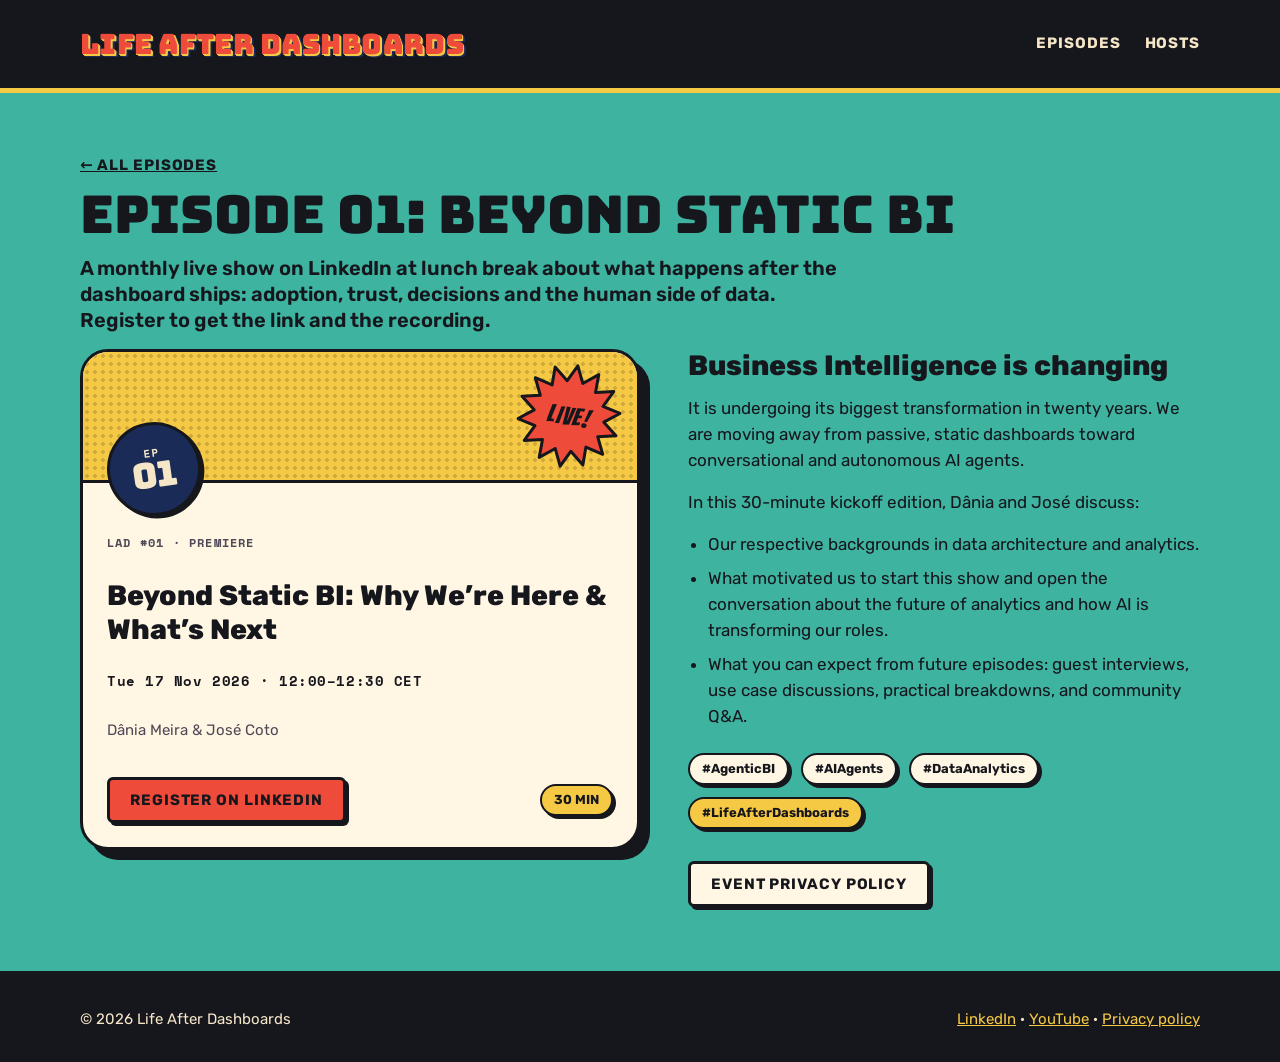
==== episode-01.html @ 2eee5dfa "Dark header, episodes list and episode page, hosts section, UTM links, SEO Co-Authored-By: Claude So" ====
<!DOCTYPE html>
<html lang="en">
<head>
  <meta charset="utf-8">
  <meta name="viewport" content="width=device-width, initial-scale=1">
  <title>Beyond Static BI: Why We’re Here & What’s Next – LAD #01</title>
  <meta name="description" content="Premiere, Tue 17 Nov 2026, 12:00 CET: why Business Intelligence is moving from static dashboards to conversational, autonomous AI agents. With Dânia Meira and José Coto.">
  <meta name="robots" content="index,follow">
  <meta name="theme-color" content="#16161d">
  <link rel="canonical" href="https://meiradania.github.io/life-after-dashboards/episode-01.html">
  <meta property="og:site_name" content="Life After Dashboards">
  <meta property="og:title" content="Life After Dashboards #01 | Beyond Static BI: Why We’re Here & What’s Next">
  <meta property="og:description" content="Premiere, Tue 17 Nov 2026, 12:00 CET: why Business Intelligence is moving from static dashboards to conversational, autonomous AI agents. With Dânia Meira and José Coto.">
  <meta property="og:type" content="website">
  <meta property="og:url" content="https://meiradania.github.io/life-after-dashboards/episode-01.html">
  <meta property="og:image" content="https://meiradania.github.io/life-after-dashboards/img/episode-01-thumbnail.png">
  <meta property="og:image:alt" content="Life After Dashboards, Episode 01: Beyond Static BI, with Dânia Meira and José Coto">
  <meta name="twitter:card" content="summary_large_image">
  <link rel="icon" type="image/png" sizes="64x64" href="img/favicon-64.png">
  <link rel="apple-touch-icon" href="img/apple-touch-icon.png">
  <link rel="preload" href="fonts/Bungee-Regular.ttf" as="font" type="font/ttf" crossorigin>
  <link rel="stylesheet" href="css/fonts.css">
  <link rel="stylesheet" href="css/tokens.css">
  <link rel="stylesheet" href="css/bundle.css">
  <link rel="stylesheet" href="style.css">
  <script type="application/ld+json">
{
  "@context": "https://schema.org",
  "@type": "Event",
  "name": "Life After Dashboards #01 | Beyond Static BI: Why We're Here & What's Next",
  "description": "Business Intelligence is undergoing its biggest transformation in twenty years. We are moving away from passive, static dashboards toward conversational and autonomous AI agents. In this 30-minute kickoff edition, Dânia Meira and José Coto discuss their backgrounds in data architecture and analytics, why they started the show, and what to expect: guest interviews, use case discussions, practical breakdowns and community Q&A.",
  "startDate": "2026-11-17T12:00:00+01:00",
  "endDate": "2026-11-17T12:30:00+01:00",
  "eventStatus": "https://schema.org/EventScheduled",
  "eventAttendanceMode": "https://schema.org/OnlineEventAttendanceMode",
  "location": {
    "@type": "VirtualLocation",
    "url": "https://www.linkedin.com/company/life-after-dashboards"
  },
  "image": [
    "https://meiradania.github.io/life-after-dashboards/img/episode-01-thumbnail.png"
  ],
  "url": "https://meiradania.github.io/life-after-dashboards/episode-01.html",
  "isAccessibleForFree": true,
  "organizer": {
    "@type": "Organization",
    "name": "Life After Dashboards",
    "url": "https://meiradania.github.io/life-after-dashboards/"
  },
  "performer": [
    {
      "@type": "Person",
      "name": "Dânia Meira",
      "url": "https://www.linkedin.com/in/meiradania"
    },
    {
      "@type": "Person",
      "name": "José Coto",
      "url": "https://www.linkedin.com/in/jose-coto"
    }
  ]
}
  </script>
</head>
<body>
<header class="site">
  <div class="wrap">
    <a class="brand lad-wordmark lad-wordmark--inline" href="index.html" aria-label="Life After Dashboards, home"><span aria-hidden="true">Life After Dashboards</span></a>
    <nav aria-label="Main"><a href="index.html#episodes">Episodes</a><a href="index.html#hosts">Hosts</a></nav>
  </div>
</header>

<main>
  <section class="episode f-teal">
    <div class="wrap">
      <p class="eyebrow"><a class="back" href="index.html#episodes">← All episodes</a></p>
      <h1>Episode 01: Beyond Static BI</h1>
      <p class="sub">A monthly live show on LinkedIn at lunch break about what happens after the dashboard ships: adoption, trust, decisions and the human side of data. Register to get the link and the recording.</p>
      <div class="grid">
        <article class="lad-event">
          <div class="lad-event__band lad-bg-mustard">
            <div class="lad-event__burst"><span class="lad-burst lad-c-coral" style="width:104px;height:104px;transform:rotate(0deg)"><svg viewBox="0 0 100 100" aria-hidden="true"><polygon class="lad-burst__shape lad-f-coral" points="50.0,1.0 57.6,16.9 71.3,5.9 71.2,23.4 88.3,19.4 80.6,35.2 97.8,39.1 84.0,50.0 97.8,60.9 80.6,64.8 88.3,80.6 71.2,76.6 71.3,94.1 57.6,83.1 50.0,99.0 42.4,83.1 28.7,94.1 28.8,76.6 11.7,80.6 19.4,64.8 2.2,60.9 16.0,50.0 2.2,39.1 19.4,35.2 11.7,19.4 28.8,23.4 28.7,5.9 42.4,16.9" vector-effect="non-scaling-stroke"/></svg><span class="lad-burst__t" style="font-size:25px">LIVE!</span></span></div>
            <div class="lad-event__badge"><span class="lad-epbadge lad-bg-navy lad-c-navy" style="width:88px;height:88px;transform:rotate(0deg)" aria-label="Episode 01"><span><span class="lad-epbadge__k" style="display:block">EP</span><span class="lad-epbadge__n" style="font-size:35px;display:block">01</span></span></span></div>
          </div>
          <div class="lad-event__body">
            <p class="lad-eyebrow">LAD #01 · Premiere</p>
            <h3 class="lad-event__title">Beyond Static BI: Why We’re Here &amp; What’s Next</h3>
            <p class="lad-event__when">Tue 17 Nov 2026 · 12:00–12:30 CET</p>
            <p class="lad-event__hosts">Dânia Meira &amp; José Coto</p>
            <div class="lad-event__foot">
              <!-- TODO: link straight to the Episode 01 event once it is created (for now: the LinkedIn Page) -->
              <a class="lad-btn lad-btn--primary" href="https://www.linkedin.com/company/life-after-dashboards?utm_source=landingpage" rel="noopener">Register on LinkedIn</a>
              <span class="lad-tag lad-tag--mustard">30 MIN</span>
            </div>
          </div>
        </article>
        <div>
          <h3>Business Intelligence is changing</h3>
          <p>It is undergoing its biggest transformation in twenty years. We are moving away from passive, static dashboards toward conversational and autonomous AI agents.</p>
          <p>In this 30-minute kickoff edition, Dânia and José discuss:</p>
          <ul>
            <li>Our respective backgrounds in data architecture and analytics.</li>
            <li>What motivated us to start this show and open the conversation about the future of analytics and how AI is transforming our roles.</li>
            <li>What you can expect from future episodes: guest interviews, use case discussions, practical breakdowns, and community Q&amp;A.</li>
          </ul>
          <div class="tags"><span class="lad-tag">#AgenticBI</span><span class="lad-tag">#AIAgents</span><span class="lad-tag">#DataAnalytics</span><span class="lad-tag lad-tag--mustard">#LifeAfterDashboards</span></div>
          <div class="btns" style="margin-top:var(--space-8)"><a class="lad-btn lad-btn--secondary" href="privacy.html">Event privacy policy</a></div>
        </div>
      </div>
    </div>
  </section>
</main>

<footer>
  <div class="wrap">
    <span>© <span id="y">2026</span> Life After Dashboards</span>
    <span><a href="https://www.linkedin.com/company/life-after-dashboards?utm_source=landingpage" rel="noopener">LinkedIn</a> · <a href="https://www.youtube.com/@lifeafterdashboards?utm_source=landingpage" rel="noopener">YouTube</a> · <a href="privacy.html">Privacy policy</a></span>
  </div>
</footer>
<script>document.getElementById("y").textContent = new Date().getFullYear();</script>
</body>
</html>
---- css/fonts.css ----
/* Self-hosted so visitors' browsers never call Google. All four are SIL OFL; licences are in /fonts. */
@font-face { font-family: Bungee; src: url("../fonts/Bungee-Regular.ttf") format("truetype"); font-weight: 400; font-display: swap; }
@font-face { font-family: Bangers; src: url("../fonts/Bangers-Regular.ttf") format("truetype"); font-weight: 400; font-display: swap; }
@font-face { font-family: Rubik; src: url("../fonts/Rubik-Variable.ttf") format("truetype"); font-weight: 300 900; font-display: swap; }
@font-face { font-family: "Space Mono"; src: url("../fonts/SpaceMono-Regular.ttf") format("truetype"); font-weight: 400; font-display: swap; }
@font-face { font-family: "Space Mono"; src: url("../fonts/SpaceMono-Bold.ttf") format("truetype"); font-weight: 700; font-display: swap; }
---- css/tokens.css ----
/* Life After Dashboards — generated from tokens.json */
:root, [data-theme="paper"] {
  --paper: #f5e6c8; /* Page and canvas ground. Warm newsprint cream in Paper; deep night-navy in Studio (live-stream overlays, dark slides). */
  --paper-raised: #fff6e3; /* Cards, speech bubbles, chart panels sitting on `paper`. */
  --ink: #16161d; /* Primary text and headlines on `paper` and `paper-raised` (14.6:1 / 16.8:1 Paper, 14:1 / 12:1 Studio). Flips to cream in Studio. */
  --ink-muted: #4f4a57; /* Secondary copy, captions, axis labels on `paper` and `paper-raised` (≥6.9:1 Paper, ≥7.7:1 Studio). */
  --outline: #16161d; /* The pop-art key line: 3px stroke around every sticker, card, button, chart slice and bar. Cream in Studio so shapes read as die-cut stickers. */
  --dot: #16161d2e; /* Ben-Day halftone dots laid over a fill or the ground (`.lad-halftone`). Texture only — never carries meaning. */
  --coral: #ee4b3b; /* Lead brand hue — primary buttons, LIVE starbursts, the wordmark face, first chart series. A fill, never text on `paper` (2.99:1); use `coral-text` for words. */
  --coral-text: #b32d1c; /* Coral when it has to be text: links, inline emphasis on `paper` and `paper-raised` (5.2:1 / 5.9:1 Paper, 6.7:1 / 5.8:1 Studio). */
  --mustard: #f6c945; /* Poster yellow — episode badges, highlight blocks, the first layer of the wordmark extrusion, second chart series. */
  --teal: #3db3a0; /* Retro teal — section fields, host B colour (José), third chart series. */
  --pink: #f0509a; /* Pop pink — host A colour (Dânia), shout accents, fourth chart series. Use sparingly: one pink element per composition. */
  --blue: #1f5fae; /* Print blue — secondary fields, fifth chart series, links in Studio overlays when on a light card. */
  --navy: #1b2b57; /* Deep retro navy — the back layer of the wordmark extrusion, title bands, lower thirds. Equals the Studio ground's family, so in Studio pair it with a cream outline. */
  --on-coral: #16161d; /* Text and icons on a `coral` fill (4.9:1) in both themes. Never white on coral. */
  --on-mustard: #16161d; /* Text on `mustard` (11.5:1) in both themes. */
  --on-teal: #16161d; /* Text on `teal` (7:1) in both themes. */
  --on-pink: #16161d; /* Text on `pink` (5.4:1) in both themes. */
  --on-blue: #f5e6c8; /* Text on `blue` (5.2:1) in both themes. */
  --on-navy: #f5e6c8; /* Text on `navy` (11.1:1) in both themes. */
  --focus: #1f5fae; /* Keyboard focus ring: solid 3px, offset 3px, so it lands on the ground (5.2:1 on `paper`, 10.9:1 on Studio `paper`). */
  --pop-sm: 3px 3px 0 0 #16161d; /* Buttons, tags, small stickers. */
  --pop-md: 6px 6px 0 0 #16161d; /* Cards, speech bubbles, chart panels; button hover. */
  --pop-lg: 10px 10px 0 0 #16161d; /* Hero posters and event cards. */
}
[data-theme="studio"] {
  --paper: #121a33;
  --paper-raised: #1c2648;
  --ink: #f5e6c8;
  --ink-muted: #c4bba6;
  --outline: #f5e6c8;
  --dot: #f5e6c82e;
  --coral-text: #ff7a66;
  --focus: #f6c945;
  --pop-sm: 3px 3px 0 0 #05070f;
  --pop-md: 6px 6px 0 0 #05070f;
  --pop-lg: 10px 10px 0 0 #05070f;
}
:root {
  --space-1: 4px; /* Hairline gaps: icon to label, legend swatch to text. */
  --space-2: 8px; /* Halftone pitch; tight stacks; tag padding. */
  --space-3: 12px; /* Button vertical padding, list gaps. */
  --space-4: 16px; /* Default gap between elements; phone gutter. */
  --space-6: 24px; /* Card padding. */
  --space-8: 32px; /* Gap between cards; poster inner margin. */
  --space-12: 48px; /* Section padding. */
  --space-16: 64px; /* Gap between full-bleed colour sections. */
  --radius-sm: 6px; /* Buttons, tags' inner chips, bars' top corners. */
  --radius-md: 14px; /* Cards, speech bubbles, chart panels. */
  --radius-lg: 28px; /* Poster panels and event cards. */
  --radius-pill: 999px; /* Tags, episode badges, host discs. */
  --stroke-thin: 2px; /* Chart gridlines and small tags. */
  --stroke: 3px; /* The default key line around stickers, cards, buttons, slices and bars. */
  --stroke-heavy: 5px; /* Poster-scale shapes and chart baselines. */
  --font-display: Bungee, "Arial Black", Impact, sans-serif;
  --font-shout: Bangers, Impact, "Arial Narrow", sans-serif;
  --font-body: Rubik, "Trebuchet MS", system-ui, sans-serif;
  --font-data: "Space Mono", ui-monospace, Menlo, monospace;
  --text-hero: 400 96px/0.9 var(--font-display); /* Wordmark and poster titles only. Pair with the extrusion (`Wordmark`). */
  --text-display: 400 64px/0.95 var(--font-display); /* Episode numbers, slide titles, thumbnail headlines. */
  --text-title: 400 36px/1 var(--font-display); /* Card titles, section openers. Max two lines. */
  --text-shout: 400 40px/1 var(--font-shout); /* One- to three-word comic shouts inside starbursts: LIVE!, NEW!, WOW!, ON AIR. */
  --text-shout-sm: 400 24px/1 var(--font-shout); /* Small shouts on tags and badges. */
  --text-heading: 800 28px/34px var(--font-body); /* In-page headings, newsletter H2. */
  --text-subheading: 600 20px/26px var(--font-body); /* Card subtitles, host names, H3. */
  --text-body: 400 17px/26px var(--font-body); /* Running copy: newsletter, descriptions, speech bubbles. */
  --text-body-sm: 400 15px/22px var(--font-body); /* Card copy, metadata lines. */
  --text-button: 700 15px/16px var(--font-body); /* Buttons and tags, uppercase. */
  --text-kpi: 700 48px/1 var(--font-data); /* Big numbers in KPI tiles, timers, episode countdowns. */
  --text-data: 400 14px/20px var(--font-data); /* Dates, times, chart values, timestamps. */
  --text-label: 700 12px/16px var(--font-data); /* Uppercase eyebrows, axis and legend labels. */
}
.hero {
  font-family: var(--font-display);
  font-size: 96px;
  line-height: 0.9;
  font-weight: 400;
  letter-spacing: 0.01em;
}
.display {
  font-family: var(--font-display);
  font-size: 64px;
  line-height: 0.95;
  font-weight: 400;
  letter-spacing: 0;
}
.title {
  font-family: var(--font-display);
  font-size: 36px;
  line-height: 1;
  font-weight: 400;
  letter-spacing: 0;
}
.shout {
  font-family: var(--font-shout);
  font-size: 40px;
  line-height: 1;
  font-weight: 400;
  letter-spacing: 0.04em;
}
.shout-sm {
  font-family: var(--font-shout);
  font-size: 24px;
  line-height: 1;
  font-weight: 400;
  letter-spacing: 0.04em;
}
.heading {
  font-family: var(--font-body);
  font-size: 28px;
  line-height: 34px;
  font-weight: 800;
  letter-spacing: 0;
}
.subheading {
  font-family: var(--font-body);
  font-size: 20px;
  line-height: 26px;
  font-weight: 600;
  letter-spacing: 0;
}
.body {
  font-family: var(--font-body);
  font-size: 17px;
  line-height: 26px;
  font-weight: 400;
  letter-spacing: 0;
}
.body-sm {
  font-family: var(--font-body);
  font-size: 15px;
  line-height: 22px;
  font-weight: 400;
  letter-spacing: 0;
}
.button {
  font-family: var(--font-body);
  font-size: 15px;
  line-height: 16px;
  font-weight: 700;
  letter-spacing: 0.06em;
}
.kpi {
  font-family: var(--font-data);
  font-size: 48px;
  line-height: 1;
  font-weight: 700;
  letter-spacing: 0;
}
.data {
  font-family: var(--font-data);
  font-size: 14px;
  line-height: 20px;
  font-weight: 400;
  letter-spacing: 0;
}
.label {
  font-family: var(--font-data);
  font-size: 12px;
  line-height: 16px;
  font-weight: 700;
  letter-spacing: 0.1em;
}
---- css/bundle.css ----
/* Life After Dashboards — component styles. Values come from tokens.css. */
body { margin: 0; padding: var(--space-6); background: var(--paper); color: var(--ink); font-family: var(--font-body); font-size: 17px; line-height: 26px; }
.lad-row { display: flex; flex-wrap: wrap; gap: var(--space-6); align-items: center; }
.lad-stack { display: flex; flex-direction: column; gap: var(--space-4); }

/* Ben-Day halftone — texture only */
.lad-halftone { background-image: radial-gradient(var(--dot) 1.7px, transparent 2px); background-size: var(--space-2) var(--space-2); }

/* Wordmark — Bungee with a two-layer hard extrusion */
.lad-wordmark { font-family: var(--font-display); line-height: .92; letter-spacing: .01em; color: var(--coral); text-transform: uppercase; margin: 0;
  -webkit-text-stroke: .025em var(--outline); paint-order: stroke fill;
  text-shadow: .02em .02em 0 var(--mustard), .04em .04em 0 var(--mustard), .06em .06em 0 var(--mustard), .08em .08em 0 var(--navy), .10em .10em 0 var(--navy), .12em .12em 0 var(--navy); }
.lad-wordmark span { display: block; }
.lad-wordmark--mono { color: var(--paper-raised); text-shadow: .03em .03em 0 var(--outline), .06em .06em 0 var(--outline), .09em .09em 0 var(--outline); }
.lad-wordmark--inline span { display: inline; }

/* Button */
.lad-btn { font: 700 15px/16px var(--font-body); letter-spacing: .06em; text-transform: uppercase; padding: var(--space-3) 20px; border: var(--stroke) solid var(--outline); border-radius: var(--radius-sm); box-shadow: var(--pop-sm); cursor: pointer; transition: transform .08s ease, box-shadow .08s ease; }
.lad-btn:hover { transform: translate(-2px, -2px); box-shadow: var(--pop-md); }
.lad-btn:active { transform: translate(3px, 3px); box-shadow: none; }
.lad-btn:focus-visible { outline: 3px solid var(--focus); outline-offset: 3px; }
.lad-btn:disabled { opacity: 1; cursor: not-allowed; transform: none; box-shadow: none; background: var(--paper); color: var(--ink-muted); border-style: dashed; }
.lad-btn--primary { background: var(--coral); color: var(--on-coral); }
.lad-btn--secondary { background: var(--paper-raised); color: var(--ink); }
.lad-btn--highlight { background: var(--mustard); color: var(--on-mustard); }

/* Tag */
.lad-tag { display: inline-flex; align-items: center; gap: var(--space-1); font: 700 13px/16px var(--font-body); padding: 6px var(--space-3); border: var(--stroke-thin) solid var(--outline); border-radius: var(--radius-pill); background: var(--paper-raised); color: var(--ink); box-shadow: var(--pop-sm); }
.lad-tag--coral { background: var(--coral); color: var(--on-coral); }
.lad-tag--mustard { background: var(--mustard); color: var(--on-mustard); }
.lad-tag--teal { background: var(--teal); color: var(--on-teal); }
.lad-tag--pink { background: var(--pink); color: var(--on-pink); }
.lad-tag--blue { background: var(--blue); color: var(--on-blue); }
.lad-tag--navy { background: var(--navy); color: var(--on-navy); }

/* Episode badge — a round button-badge sticker */
.lad-epbadge { position: relative; display: inline-grid; place-items: center; text-align: center; border-radius: var(--radius-pill); border: var(--stroke) solid var(--outline); box-shadow: var(--pop-sm); background: var(--mustard); color: var(--on-mustard); }
.lad-epbadge__k { font: 700 11px/1 var(--font-data); letter-spacing: .12em; }
.lad-epbadge__n { font-family: var(--font-display); line-height: .9; }

/* Starburst */
.lad-burst { position: relative; display: inline-grid; place-items: center; }
.lad-burst svg { position: absolute; inset: 0; width: 100%; height: 100%; overflow: visible; }
.lad-burst__shape { stroke: var(--outline); stroke-width: 3; stroke-linejoin: round; }
.lad-burst__t { position: relative; font-family: var(--font-shout); letter-spacing: .04em; line-height: 1; text-align: center; padding: 0 18%; }

/* Fills used by SVG shapes */
.lad-f-coral { fill: var(--coral); } .lad-f-mustard { fill: var(--mustard); } .lad-f-teal { fill: var(--teal); }
.lad-f-pink { fill: var(--pink); } .lad-f-blue { fill: var(--blue); } .lad-f-navy { fill: var(--navy); } .lad-f-raised { fill: var(--paper-raised); }
.lad-c-coral { color: var(--on-coral); } .lad-c-mustard { color: var(--on-mustard); } .lad-c-teal { color: var(--on-teal); }
.lad-c-pink { color: var(--on-pink); } .lad-c-blue { color: var(--on-blue); } .lad-c-navy { color: var(--on-navy); } .lad-c-raised { color: var(--ink); }
.lad-bg-coral { background: var(--coral); } .lad-bg-mustard { background: var(--mustard); } .lad-bg-teal { background: var(--teal); }
.lad-bg-pink { background: var(--pink); } .lad-bg-blue { background: var(--blue); } .lad-bg-navy { background: var(--navy); }

/* Speech bubble */
.lad-bubble { position: relative; max-width: 420px; padding: var(--space-4) 20px; background: var(--paper-raised); color: var(--ink); border: var(--stroke) solid var(--outline); border-radius: var(--radius-md); box-shadow: var(--pop-md); font-size: 17px; line-height: 26px; margin-bottom: 22px; }
.lad-bubble__who { display: block; font: 700 12px/16px var(--font-data); letter-spacing: .1em; text-transform: uppercase; margin-bottom: var(--space-1); }
.lad-bubble__who--a { color: var(--ink); } .lad-bubble__who--b { color: var(--ink); }
.lad-bubble__dot { display: inline-block; width: 10px; height: 10px; border-radius: var(--radius-pill); border: var(--stroke-thin) solid var(--outline); margin-right: 6px; vertical-align: -1px; }
.lad-bubble::before, .lad-bubble::after { content: ""; position: absolute; top: 100%; width: 0; height: 0; border-style: solid; }
.lad-bubble::before { left: 28px; border-width: 22px 22px 0 0; border-color: var(--outline) transparent transparent transparent; }
.lad-bubble::after { left: 31px; margin-top: -1px; border-width: 15px 15px 0 0; border-color: var(--paper-raised) transparent transparent transparent; }
.lad-bubble--right::before { left: auto; right: 28px; border-width: 22px 0 0 22px; }
.lad-bubble--right::after { left: auto; right: 31px; border-width: 15px 0 0 15px; }

/* Cards */
.lad-card { background: var(--paper-raised); color: var(--ink); border: var(--stroke) solid var(--outline); border-radius: var(--radius-md); box-shadow: var(--pop-md); padding: var(--space-6); }
.lad-eyebrow { font: 700 12px/16px var(--font-data); letter-spacing: .1em; text-transform: uppercase; color: var(--ink-muted); margin: 0; }

/* Host card */
.lad-host { display: flex; gap: var(--space-4); align-items: center; width: 320px; box-sizing: border-box; }
.lad-host__disc { position: relative; flex: none; width: 72px; height: 72px; border-radius: var(--radius-pill); border: var(--stroke) solid var(--outline); display: grid; place-items: center; font: 400 26px/1 var(--font-display); overflow: hidden; }
.lad-host__disc::after { content: ""; position: absolute; inset: 0; background-image: radial-gradient(var(--dot) 1.7px, transparent 2px); background-size: 8px 8px; }
.lad-host__disc span { position: relative; z-index: 1; }
.lad-host__name { margin: 0; font: 600 20px/26px var(--font-body); }
.lad-host__role { margin: 2px 0 0; font-size: 15px; line-height: 22px; color: var(--ink-muted); }

/* Charts */
.lad-chart { display: inline-flex; flex-direction: column; gap: var(--space-3); }
.lad-chart svg { display: block; overflow: visible; }
.lad-chart__key { stroke: var(--outline); stroke-width: 3; stroke-linejoin: round; }
.lad-chart__axis { stroke: var(--outline); stroke-width: 5; stroke-linecap: round; }
.lad-chart__grid { stroke: var(--outline); stroke-width: 2; stroke-dasharray: 2 6; stroke-linecap: round; opacity: .35; }
.lad-chart__lbl { font: 700 12px/16px var(--font-data); letter-spacing: .06em; fill: var(--ink-muted); text-transform: uppercase; }
.lad-chart__val { font: 700 14px/1 var(--font-data); fill: var(--ink); }
.lad-chart__dots { fill: var(--dot); }
.lad-legend { display: flex; flex-wrap: wrap; gap: var(--space-2) var(--space-4); margin: 0; padding: 0; list-style: none; font: 400 14px/20px var(--font-data); color: var(--ink); }
.lad-legend li { display: inline-flex; align-items: center; gap: 6px; }
.lad-legend i { width: 12px; height: 12px; border-radius: 3px; border: var(--stroke-thin) solid var(--outline); display: inline-block; }
.lad-chart__note { font: 400 12px/16px var(--font-data); color: var(--ink-muted); margin: 0; }

/* KPI tile */
.lad-kpi { width: 240px; box-sizing: border-box; display: flex; flex-direction: column; gap: var(--space-2); }
.lad-kpi__v { font: 700 48px/1 var(--font-data); letter-spacing: -.02em; margin: 0; }
.lad-kpi__d { align-self: flex-start; }
.lad-kpi__spark { stroke: var(--outline); stroke-width: 3; fill: none; stroke-linecap: round; stroke-linejoin: round; }

/* Segments (run of show) */
.lad-seg { width: 100%; max-width: 640px; }
.lad-seg__bar { display: flex; height: 40px; border: var(--stroke) solid var(--outline); border-radius: var(--radius-sm); overflow: hidden; box-shadow: var(--pop-sm); }
.lad-seg__bar > div { position: relative; border-right: var(--stroke) solid var(--outline); display: grid; place-items: center; font: 700 12px/1 var(--font-data); }
.lad-seg__bar > div:last-child { border-right: 0; }
.lad-seg__ticks { display: flex; justify-content: space-between; font: 400 12px/16px var(--font-data); color: var(--ink-muted); margin-top: 6px; }
.lad-seg__list { list-style: none; margin: var(--space-4) 0 0; padding: 0; display: grid; gap: 6px; font-size: 15px; line-height: 22px; }
.lad-seg__list li { display: grid; grid-template-columns: 16px 104px 1fr; gap: var(--space-2); align-items: baseline; }
.lad-seg__list i { width: 12px; height: 12px; border-radius: 3px; border: var(--stroke-thin) solid var(--outline); display: inline-block; }
.lad-seg__list time { font: 400 14px/20px var(--font-data); color: var(--ink-muted); }

/* Event card */
.lad-event { width: 560px; max-width: 100%; box-sizing: border-box; background: var(--paper-raised); color: var(--ink); border: var(--stroke) solid var(--outline); border-radius: var(--radius-lg); box-shadow: var(--pop-lg); overflow: hidden; position: relative; }
.lad-event__band { position: relative; height: 128px; border-bottom: var(--stroke) solid var(--outline); }
.lad-event__band::after { content: ""; position: absolute; inset: 0; background-image: radial-gradient(var(--dot) 1.7px, transparent 2px); background-size: 8px 8px; }
.lad-event__badge { position: absolute; left: var(--space-6); bottom: -36px; z-index: 2; transform: rotate(-8deg); }
.lad-event__burst { position: absolute; right: var(--space-4); top: var(--space-3); z-index: 2; transform: rotate(10deg); }
.lad-event__body { padding: 52px var(--space-6) var(--space-6); display: flex; flex-direction: column; gap: var(--space-3); }
.lad-event__title { margin: 0; font: 400 32px/1.02 var(--font-display); }
.lad-event__when { margin: 0; font: 700 14px/20px var(--font-data); letter-spacing: .04em; }
.lad-event__hosts { margin: 0; font-size: 15px; line-height: 22px; color: var(--ink-muted); }
.lad-event__foot { display: flex; flex-wrap: wrap; gap: var(--space-3); align-items: center; justify-content: space-between; margin-top: var(--space-2); }

/* Lower third */
.lad-l3 { display: inline-flex; align-self: flex-start; width: max-content; align-items: stretch; border: var(--stroke) solid var(--outline); box-shadow: var(--pop-md); border-radius: var(--radius-sm); overflow: hidden; transform: skewX(-6deg); }
.lad-l3 > * { transform: skewX(6deg); }
.lad-l3__tab { width: 18px; border-right: var(--stroke) solid var(--outline); transform: none; }
.lad-l3__main { background: var(--navy); color: var(--on-navy); padding: 10px 22px 10px 18px; }
.lad-l3__name { margin: 0; font: 400 24px/1 var(--font-display); }
.lad-l3__role { margin: 4px 0 0; font: 700 12px/16px var(--font-data); letter-spacing: .1em; text-transform: uppercase; }
.lad-l3__show { background: var(--mustard); color: var(--on-mustard); display: grid; place-items: center; padding: 0 16px; font: 400 20px/1 var(--font-shout); letter-spacing: .05em; border-left: var(--stroke) solid var(--outline); }
---- style.css ----
/* Site layout for Life After Dashboards. Tokens: css/tokens.css · components: css/bundle.css · fonts: css/fonts.css */
html { scroll-behavior: smooth; }
body { margin: 0; padding: 0; background: var(--paper); color: var(--ink); font: var(--text-body); }
a { color: var(--coral-text); }
a:focus-visible { outline: 3px solid var(--focus); outline-offset: 3px; }
.wrap { max-width: 1120px; margin: 0 auto; padding: 0 var(--space-6); }
.sr-only { position: absolute; width: 1px; height: 1px; overflow: hidden; clip: rect(0 0 0 0); white-space: nowrap; }

/* header */
header.site { position: sticky; top: 0; z-index: 10; background: var(--ink); border-bottom: var(--stroke-heavy) solid var(--mustard); }
header.site .wrap { display: flex; align-items: center; justify-content: space-between; gap: var(--space-4); min-height: 72px; flex-wrap: wrap; padding-top: var(--space-2); padding-bottom: var(--space-2); }
header.site .brand { text-decoration: none; font-size: 28px; }
header.site nav { display: flex; gap: var(--space-6); flex-wrap: wrap; }
header.site nav a { color: #f5e6c8; text-decoration: none; font: var(--text-button); letter-spacing: .06em; text-transform: uppercase; padding: var(--space-2) 0; border-bottom: var(--stroke) solid transparent; }
header.site nav a:hover { border-bottom-color: var(--mustard); }
header.site nav a:focus-visible { outline-color: var(--mustard); }

/* buttons rendered as links */
a.lad-btn { display: inline-block; text-decoration: none; }
.btns { display: flex; flex-wrap: wrap; gap: var(--space-4); margin-top: var(--space-8); }

/* hard colour fields */
section { padding: var(--space-16) 0; border-bottom: var(--stroke-heavy) solid var(--outline); position: relative; }
.f-mustard { background: var(--mustard); color: var(--on-mustard); }
.f-teal { background: var(--teal); color: var(--on-teal); }
.f-coral { background: var(--coral); color: var(--on-coral); }
.f-paper { background: var(--paper); }
h2 { font: var(--text-display); font-size: clamp(34px, 6vw, 56px); text-transform: uppercase; margin: 0 0 var(--space-4); }
.sub { font: var(--text-subheading); max-width: 60ch; margin: 0 0 var(--space-8); }
.eyebrow { font: var(--text-label); letter-spacing: .1em; text-transform: uppercase; margin: 0 0 var(--space-4); }

/* hero */
.hero { overflow: hidden; }
.hero .grid { display: grid; grid-template-columns: 1.05fr 1fr; gap: var(--space-12); align-items: center; }
.hero h1.lad-wordmark { font-size: clamp(46px, 8.4vw, 92px); }
.hero .tagline { font: 800 clamp(22px, 3vw, 30px)/1.2 var(--font-body); margin: var(--space-6) 0 var(--space-3); }
.hero .lead { font: var(--text-body); font-size: 18px; max-width: 52ch; margin: 0; }

/* hero conversation: bubbles + host cards */

.duo .lad-bubble { max-width: 400px; font-size: 18px; line-height: 26px; }
.duo .lad-bubble--right { justify-self: end; }
.duo { display: grid; gap: var(--space-12); padding: 0 14px var(--space-4) 0; }
/* host photos: drop an <img> in the disc and it covers the initials (the halftone stays on top) */
.lad-host__disc img { position: absolute; inset: 0; width: 100%; height: 100%; object-fit: cover; }

/* episode */
.episode .grid { display: grid; grid-template-columns: minmax(0, 560px) 1fr; gap: var(--space-12); align-items: start; }
.episode .lad-event { width: 100%; }
.episode .lad-event__foot { display: flex; gap: var(--space-4); align-items: center; flex-wrap: wrap; }
.episode h3 { font: var(--text-heading); margin: 0 0 var(--space-3); }
.episode p { margin: 0 0 var(--space-4); max-width: 60ch; }
.episode ul { margin: 0 0 var(--space-6); padding-left: 1.2em; max-width: 60ch; }
.episode li { margin-bottom: var(--space-2); }
.tags { display: flex; gap: var(--space-3); flex-wrap: wrap; }


/* episodes list */
.ep-list { display: grid; gap: var(--space-8); grid-template-columns: repeat(auto-fill, minmax(300px, 380px)); }
.ep-card { display: block; border: var(--stroke-heavy) solid var(--outline); border-radius: var(--radius-lg); box-shadow: var(--pop-lg); overflow: hidden; background: var(--paper-raised); transition: transform .08s ease, box-shadow .08s ease; }
.ep-card:hover { transform: translate(-3px, -3px); box-shadow: 13px 13px 0 0 var(--outline); }
.ep-card:focus-visible { outline: 3px solid var(--focus); outline-offset: 5px; }
.ep-card img { display: block; width: 100%; height: auto; }

/* hosts (Studio theme: night navy ground, cream key line) */
.hosts { background: var(--paper); color: var(--ink); }
.host-grid { display: grid; gap: var(--space-12); grid-template-columns: repeat(auto-fit, minmax(260px, 1fr)); }
.hostbox { display: flex; flex-direction: column; align-items: center; text-align: center; gap: var(--space-4); }
.hostbox .lad-host__disc { border-width: var(--stroke-heavy); box-shadow: var(--pop-md); }
.hostbox h3 { font: var(--text-heading); font-size: 26px; margin: var(--space-2) 0 0; }
.hostbox .links { margin: 0; }

/* episode page */
.episode h1 { font: var(--text-display); font-size: clamp(30px, 5.4vw, 52px); text-transform: uppercase; margin: 0 0 var(--space-4); }
.back { font: var(--text-button); letter-spacing: .06em; text-transform: uppercase; color: var(--ink); }

/* contact */
.contact .lad-card { max-width: 720px; }
.contact .lad-card p { margin: 0; }

footer { background: var(--ink); color: var(--paper); padding: var(--space-8) 0; font: var(--text-body-sm); }
footer .wrap { display: flex; flex-wrap: wrap; justify-content: space-between; gap: var(--space-4); }
footer a { color: var(--mustard); }

/* text pages */
.prose { padding: var(--space-16) 0; max-width: 720px; }
.prose h1 { font: var(--text-title); font-size: clamp(26px, 5vw, 38px); text-transform: uppercase; margin: 0 0 var(--space-3); }
.prose h2 { font: var(--text-heading); text-transform: none; margin: var(--space-12) 0 var(--space-2); }
.prose .meta { font: var(--text-data); color: var(--ink-muted); }
.prose ul { padding-left: 1.2em; }

@media (max-width: 860px) {
  .hero .grid, .episode .grid { grid-template-columns: 1fr; }
  
  section { padding: var(--space-12) 0; }
  }
@media (prefers-reduced-motion: reduce) { html { scroll-behavior: auto; } .lad-btn { transition: none; } }
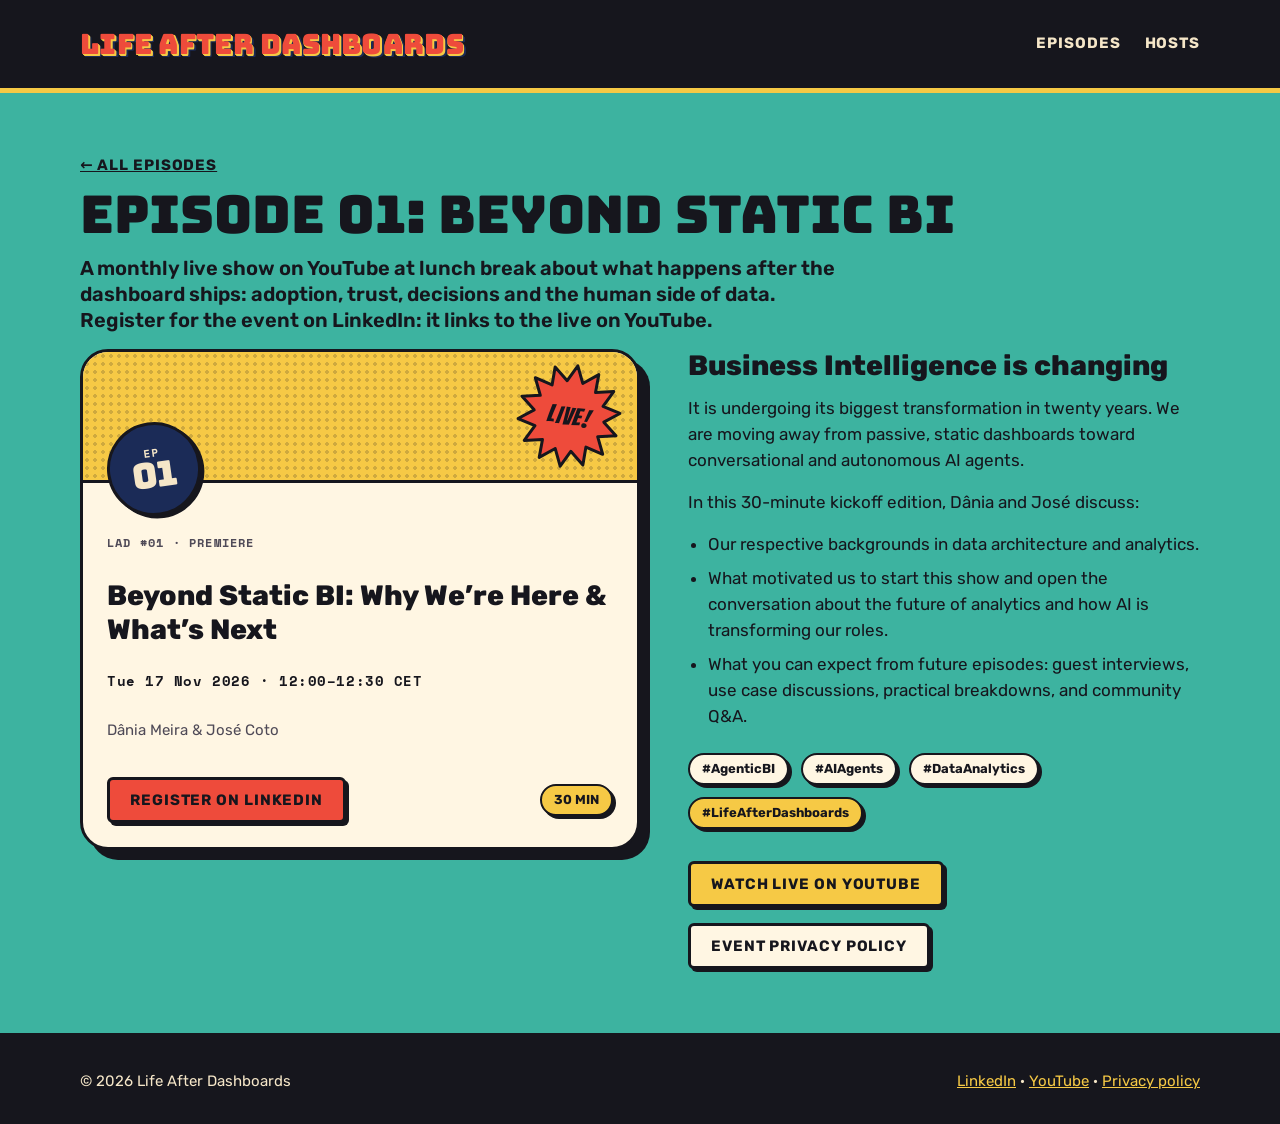
==== commit 2b7aad6e: "Episode page: the show is live on YouTube; the LinkedIn event links to it Co-Authored-By: Claude Son" ====
--- a/episode-01.html
+++ b/episode-01.html
@@ -4,17 +4,18 @@
   <meta charset="utf-8">
   <meta name="viewport" content="width=device-width, initial-scale=1">
   <title>Beyond Static BI: Why We’re Here & What’s Next – LAD #01</title>
-  <meta name="description" content="Premiere, Tue 17 Nov 2026, 12:00 CET: why Business Intelligence is moving from static dashboards to conversational, autonomous AI agents. With Dânia Meira and José Coto.">
+  <meta name="description" content="Live on YouTube, Tue 17 Nov 2026, 12:00 CET: why Business Intelligence is moving from dashboards to conversational, autonomous AI agents. With Dânia Meira and José Coto.">
   <meta name="robots" content="index,follow">
+  <meta name="keywords" content="Beyond Static BI, Business Intelligence, dashboards, AI agents, conversational analytics, agentic analytics, business analytics, analytics engineering, data analytics, data literacy, applied data">
   <meta name="theme-color" content="#16161d">
   <link rel="canonical" href="https://meiradania.github.io/life-after-dashboards/episode-01.html">
   <meta property="og:site_name" content="Life After Dashboards">
   <meta property="og:title" content="Life After Dashboards #01 | Beyond Static BI: Why We’re Here & What’s Next">
-  <meta property="og:description" content="Premiere, Tue 17 Nov 2026, 12:00 CET: why Business Intelligence is moving from static dashboards to conversational, autonomous AI agents. With Dânia Meira and José Coto.">
+  <meta property="og:description" content="Live on YouTube, Tue 17 Nov 2026, 12:00 CET: why Business Intelligence is moving from dashboards to conversational, autonomous AI agents. With Dânia Meira and José Coto.">
   <meta property="og:type" content="website">
   <meta property="og:url" content="https://meiradania.github.io/life-after-dashboards/episode-01.html">
   <meta property="og:image" content="https://meiradania.github.io/life-after-dashboards/img/episode-01-thumbnail.png">
-  <meta property="og:image:alt" content="Life After Dashboards, Episode 01: Beyond Static BI, with Dânia Meira and José Coto">
+  <meta property="og:image:alt" content="Life After Dashboards, Episode 01: Beyond Static BI, why we’re here. Live on YouTube with Dânia Meira and José Coto.">
   <meta name="twitter:card" content="summary_large_image">
   <link rel="icon" type="image/png" sizes="64x64" href="img/favicon-64.png">
   <link rel="apple-touch-icon" href="img/apple-touch-icon.png">
@@ -28,14 +29,15 @@
   "@context": "https://schema.org",
   "@type": "Event",
   "name": "Life After Dashboards #01 | Beyond Static BI: Why We're Here & What's Next",
-  "description": "Business Intelligence is undergoing its biggest transformation in twenty years. We are moving away from passive, static dashboards toward conversational and autonomous AI agents. In this 30-minute kickoff edition, Dânia Meira and José Coto discuss their backgrounds in data architecture and analytics, why they started the show, and what to expect: guest interviews, use case discussions, practical breakdowns and community Q&A.",
+  "description": "Business Intelligence is undergoing its biggest transformation in twenty years, moving from dashboards toward conversational and autonomous AI agents. In this kickoff edition, Dânia Meira and José Coto discuss their backgrounds in data architecture and analytics, why they started the show, and what to expect: guest interviews, use case discussions, practical breakdowns and community Q&A.",
+  "keywords": "Beyond Static BI, Business Intelligence, dashboards, AI agents, conversational analytics, agentic analytics, business analytics, analytics engineering, data analytics, data literacy, applied data",
   "startDate": "2026-11-17T12:00:00+01:00",
   "endDate": "2026-11-17T12:30:00+01:00",
   "eventStatus": "https://schema.org/EventScheduled",
   "eventAttendanceMode": "https://schema.org/OnlineEventAttendanceMode",
   "location": {
     "@type": "VirtualLocation",
-    "url": "https://www.linkedin.com/company/life-after-dashboards"
+    "url": "https://www.youtube.com/@lifeafterdashboards"
   },
   "image": [
     "https://meiradania.github.io/life-after-dashboards/img/episode-01-thumbnail.png"
@@ -75,7 +77,7 @@
     <div class="wrap">
       <p class="eyebrow"><a class="back" href="index.html#episodes">← All episodes</a></p>
       <h1>Episode 01: Beyond Static BI</h1>
-      <p class="sub">A monthly live show on LinkedIn at lunch break about what happens after the dashboard ships: adoption, trust, decisions and the human side of data. Register to get the link and the recording.</p>
+      <p class="sub">A monthly live show on YouTube at lunch break about what happens after the dashboard ships: adoption, trust, decisions and the human side of data. Register for the event on LinkedIn: it links to the live on YouTube.</p>
       <div class="grid">
         <article class="lad-event">
           <div class="lad-event__band lad-bg-mustard">
@@ -104,7 +106,7 @@
             <li>What you can expect from future episodes: guest interviews, use case discussions, practical breakdowns, and community Q&amp;A.</li>
           </ul>
           <div class="tags"><span class="lad-tag">#AgenticBI</span><span class="lad-tag">#AIAgents</span><span class="lad-tag">#DataAnalytics</span><span class="lad-tag lad-tag--mustard">#LifeAfterDashboards</span></div>
-          <div class="btns" style="margin-top:var(--space-8)"><a class="lad-btn lad-btn--secondary" href="privacy.html">Event privacy policy</a></div>
+          <div class="btns" style="margin-top:var(--space-8)"><a class="lad-btn lad-btn--highlight" href="https://www.youtube.com/@lifeafterdashboards?utm_source=landingpage" rel="noopener">Watch live on YouTube</a><a class="lad-btn lad-btn--secondary" href="privacy.html">Event privacy policy</a></div>
         </div>
       </div>
     </div>
--- a/style.css
+++ b/style.css
@@ -67,6 +67,9 @@
 .host-grid { display: grid; gap: var(--space-12); grid-template-columns: repeat(auto-fit, minmax(260px, 1fr)); }
 .hostbox { display: flex; flex-direction: column; align-items: center; text-align: center; gap: var(--space-4); }
 .hostbox .lad-host__disc { border-width: var(--stroke-heavy); box-shadow: var(--pop-md); }
+.hostbox .lad-host__disc.photo { width: 200px; height: 200px; background: var(--paper); }
+.hostbox .lad-host__disc.photo::after { display: none; }
+.hostbox .role { margin: calc(var(--space-2) * -1) 0 var(--space-2); font: var(--text-subheading); color: var(--ink-muted); }
 .hostbox h3 { font: var(--text-heading); font-size: 26px; margin: var(--space-2) 0 0; }
 .hostbox .links { margin: 0; }
 
